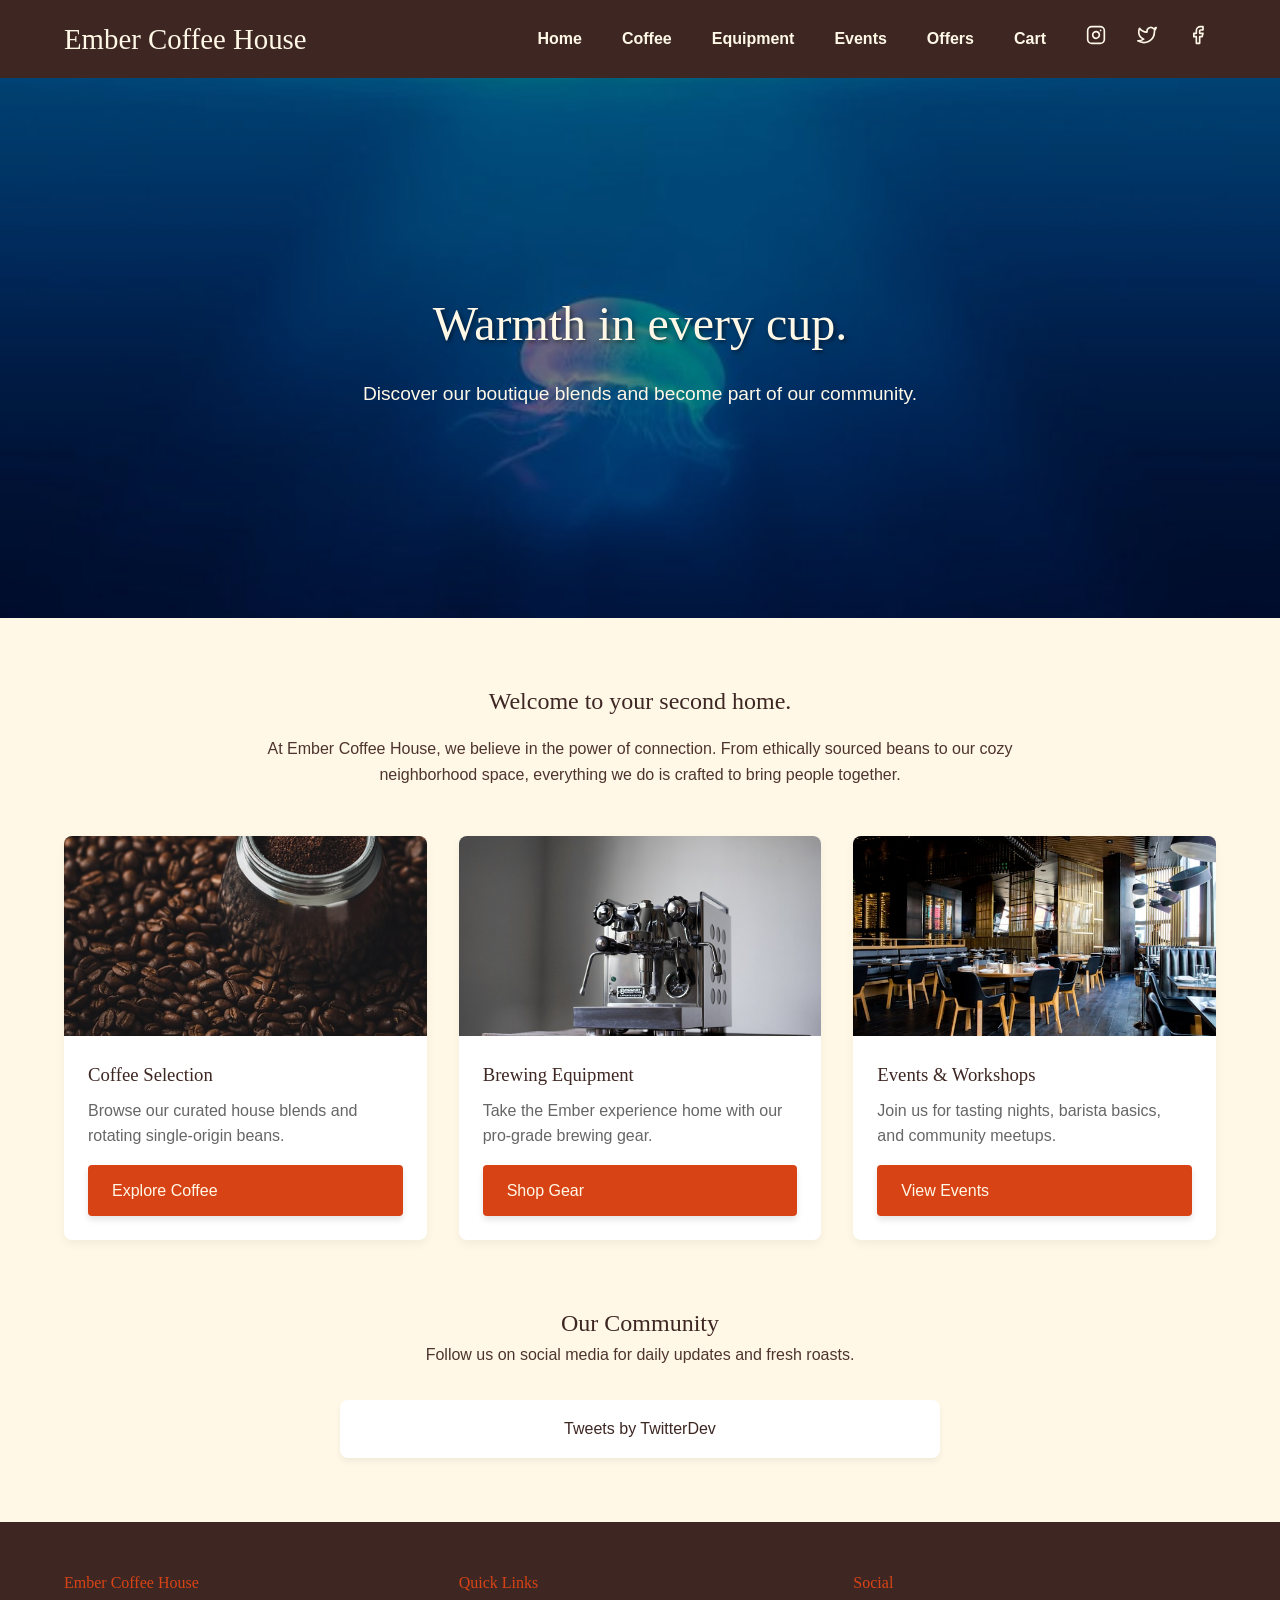
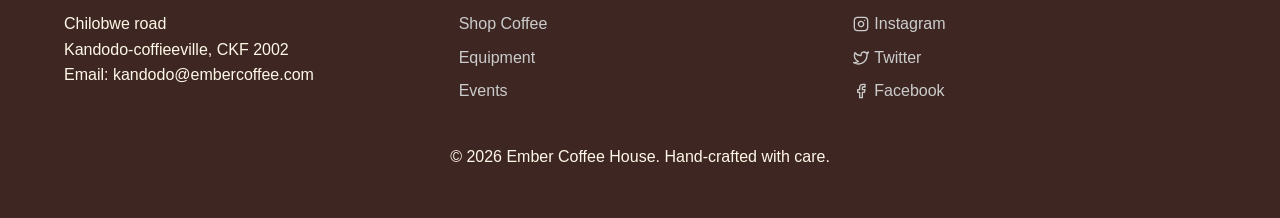
==== index.html @ 9fc9610f "Initial commit: Ember Coffee House website" ====
<!DOCTYPE html>
<html lang="en">
<head>
  <meta charset="UTF-8">
  <meta name="viewport" content="width=device-width, initial-scale=1.0">
  <title>Ember Coffee House | Warmth in every cup</title>
  <link rel="stylesheet" href="style.css">
</head>
<body>

  <!-- Modal Popup -->
  <div id="firstVisitModal" class="modal-overlay">
    <div class="modal-content">
      <button class="modal-close" id="closeModalBtn">&times;</button>
      <h2>Welcome to Ember</h2>
      <p style="margin: 1rem 0;">Sign up for our newsletter and get 10% off your first purchase.</p>
      <form id="modalForm">
        <div class="form-group">
          <input type="email" class="form-control" placeholder="Enter your email" required>
        </div>
        <button type="submit" class="btn">Claim Discount</button>
      </form>
    </div>
  </div>

  <!-- Header -->
  <header class="site-header">
    <div class="container header-inner">
      <a href="index.html" class="logo">Ember Coffee House</a>
      <button class="hamburger" id="hamburger">☰</button>
      <nav class="main-nav" id="mainNav">
        <ul>
          <li><a href="index.html">Home</a></li>
          <li><a href="coffee-selection.html">Coffee</a></li>
          <li><a href="brewing-equipment.html">Equipment</a></li>
          <li><a href="events-workshops.html">Events</a></li>
          <li><a href="special-offers.html">Offers</a></li>
          <li><a href="shopping-cart.html">Cart</a></li>
          <li style="display: flex; gap: 15px; align-items: center; margin-left: auto;">
            <a href="#" style="color: var(--color-light);" title="Instagram"><svg width="20" height="20" viewBox="0 0 24 24" fill="none" stroke="currentColor" stroke-width="2" stroke-linecap="round" stroke-linejoin="round"><rect x="2" y="2" width="20" height="20" rx="5" ry="5"></rect><path d="M16 11.37A4 4 0 1 1 12.63 8 4 4 0 0 1 16 11.37z"></path><line x1="17.5" y1="6.5" x2="17.51" y2="6.5"></line></svg></a>
            <a href="#" style="color: var(--color-light);" title="Twitter"><svg width="20" height="20" viewBox="0 0 24 24" fill="none" stroke="currentColor" stroke-width="2" stroke-linecap="round" stroke-linejoin="round"><path d="M23 3a10.9 10.9 0 0 1-3.14 1.53 4.48 4.48 0 0 0-7.86 3v1A10.66 10.66 0 0 1 3 4s-4 9 5 13a11.64 11.64 0 0 1-7 2c9 5 20 0 20-11.5a4.5 4.5 0 0 0-.08-.83A7.72 7.72 0 0 0 23 3z"></path></svg></a>
            <a href="#" style="color: var(--color-light);" title="Facebook"><svg width="20" height="20" viewBox="0 0 24 24" fill="none" stroke="currentColor" stroke-width="2" stroke-linecap="round" stroke-linejoin="round"><path d="M18 2h-3a5 5 0 0 0-5 5v3H7v4h3v8h4v-8h3l1-4h-4V7a1 1 0 0 1 1-1h3z"></path></svg></a>
          </li>

        </ul>
      </nav>
    </div>
  </header>

  <!-- Hero Section -->
  <section class="hero">
        <div class="hero-slideshow">
      <div class="slide" style="background-image: url('images/fallback_0.jpg');"></div>
      <div class="slide" style="background-image: url('images/img_6.jpg');"></div>
      <div class="slide" style="background-image: url('images/img_12.jpg');"></div>
      <div class="slide" style="background-image: url('images/img_10.jpg');"></div>
    </div>
    <div class="hero-content">
      <h1>Warmth in every cup.</h1>
      <p>Discover our boutique blends and become part of our community.</p>
    </div>
  </section>

  <!-- Main Content -->
  <main class="container section">
    
    <div style="text-align: center; max-width: 800px; margin: 0 auto 3rem;">
      <h2>Welcome to your second home.</h2>
      <p style="margin-top: 1rem;">At Ember Coffee House, we believe in the power of connection. From ethically sourced beans to our cozy neighborhood space, everything we do is crafted to bring people together.</p>
    </div>

    <!-- Featured Teasers -->
    <div class="grid">
      <div class="card">
        <img src="images/img_13.jpg" alt="Coffee Selection" class="card-img">
        <div class="card-body">
          <h3>Coffee Selection</h3>
          <p>Browse our curated house blends and rotating single-origin beans.</p>
          <a href="coffee-selection.html" class="btn">Explore Coffee</a>
        </div>
      </div>
      <div class="card">
        <img src="images/fallback_1.jpg" alt="Brewing Equipment" class="card-img">
        <div class="card-body">
          <h3>Brewing Equipment</h3>
          <p>Take the Ember experience home with our pro-grade brewing gear.</p>
          <a href="brewing-equipment.html" class="btn">Shop Gear</a>
        </div>
      </div>
      <div class="card">
        <img src="images/img_17.jpg" alt="Events" class="card-img">
        <div class="card-body">
          <h3>Events & Workshops</h3>
          <p>Join us for tasting nights, barista basics, and community meetups.</p>
          <a href="events-workshops.html" class="btn">View Events</a>
        </div>
      </div>
    </div>

    <!-- Plugin 1: Social Media Feed Embed -->
    <div style="margin-top: 4rem; text-align: center;">
      <h2>Our Community</h2>
      <p style="margin-bottom: 2rem;">Follow us on social media for daily updates and fresh roasts.</p>
      <div style="max-width: 600px; margin: 0 auto; background: #fff; padding: 1rem; border-radius: 8px; box-shadow: 0 4px 6px rgba(0,0,0,0.05);">
        <!-- Generic Twitter embed format without external JS dependencies if possible, or standard widget -->
        <a class="twitter-timeline" data-height="400" data-theme="light" href="https://twitter.com/TwitterDev?ref_src=twsrc%5Etfw">Tweets by TwitterDev</a> 
        <script async src="https://platform.twitter.com/widgets.js" charset="utf-8"></script>
      </div>
    </div>

  </main>

  <!-- Footer -->
  <footer class="site-footer">
    <div class="container">
      <div class="footer-grid">
        <div>
          <h4>Ember Coffee House</h4>
          <p>Chilobwe road<br>Kandodo-coffieeville, CKF 2002</p>
          <p>Email: kandodo@embercoffee.com</p>
        </div>
        <div>
          <h4>Quick Links</h4>
          <ul class="footer-links">
            <li><a href="coffee-selection.html">Shop Coffee</a></li>
            <li><a href="brewing-equipment.html">Equipment</a></li>
            <li><a href="events-workshops.html">Events</a></li>
          </ul>
        </div>
        <div>
          <h4>Social</h4>
          <ul class="footer-links">
            <li><a href="#"><svg width="16" height="16" viewBox="0 0 24 24" fill="none" stroke="currentColor" stroke-width="2" stroke-linecap="round" stroke-linejoin="round" style="vertical-align: text-bottom; margin-right: 5px;"><rect x="2" y="2" width="20" height="20" rx="5" ry="5"></rect><path d="M16 11.37A4 4 0 1 1 12.63 8 4 4 0 0 1 16 11.37z"></path><line x1="17.5" y1="6.5" x2="17.51" y2="6.5"></line></svg>Instagram</a></li>
            <li><a href="#"><svg width="16" height="16" viewBox="0 0 24 24" fill="none" stroke="currentColor" stroke-width="2" stroke-linecap="round" stroke-linejoin="round" style="vertical-align: text-bottom; margin-right: 5px;"><path d="M23 3a10.9 10.9 0 0 1-3.14 1.53 4.48 4.48 0 0 0-7.86 3v1A10.66 10.66 0 0 1 3 4s-4 9 5 13a11.64 11.64 0 0 1-7 2c9 5 20 0 20-11.5a4.5 4.5 0 0 0-.08-.83A7.72 7.72 0 0 0 23 3z"></path></svg>Twitter</a></li>
            <li><a href="#"><svg width="16" height="16" viewBox="0 0 24 24" fill="none" stroke="currentColor" stroke-width="2" stroke-linecap="round" stroke-linejoin="round" style="vertical-align: text-bottom; margin-right: 5px;"><path d="M18 2h-3a5 5 0 0 0-5 5v3H7v4h3v8h4v-8h3l1-4h-4V7a1 1 0 0 1 1-1h3z"></path></svg>Facebook</a></li>
          </ul>
        </div>
      </div>
      <p>&copy; 2026 Ember Coffee House. Hand-crafted with care.</p>
    </div>
  </footer>

  <script src="script.js"></script>
</body>
</html>
---- style.css ----
/* reset & base */
*, *::before, *::after {
  box-sizing: border-box;
  margin: 0;
  padding: 0;
}

:root {
  --color-dark: #3E2723; /* Charcoal / Dark Brown */
  --color-light: #FFF8E7; /* Off-white / Cream */
  --color-accent: #D84315; /* Amber / Rust */
  --color-accent-hover: #BF360C;
  --color-text: #4E342E;
  
  --font-heading: 'Georgia', serif;
  --font-body: 'Helvetica Neue', Arial, sans-serif;
  
  --transition-speed: 0.3s;
}

body {
  font-family: var(--font-body);
  background-color: var(--color-light);
  color: var(--color-text);
  line-height: 1.6;
}

h1, h2, h3, h4 {
  font-family: var(--font-heading);
  color: var(--color-dark);
  font-weight: normal;
}

a {
  color: var(--color-dark);
  text-decoration: none;
  transition: color var(--transition-speed);
}

a:hover {
  color: var(--color-accent);
}

img {
  max-width: 100%;
  display: block;
}

/* layout utility */
.container {
  width: 90%;
  max-width: 1200px;
  margin: 0 auto;
}

.section {
  padding: 4rem 0;
}

/* header & nav */
.site-header {
  background-color: var(--color-dark);
  color: var(--color-light);
  padding: 1rem 0;
  position: sticky;
  top: 0;
  z-index: 100;
}

.header-inner {
  display: flex;
  justify-content: space-between;
  align-items: center;
}

.logo {
  font-family: var(--font-heading);
  font-size: 1.8rem;
  color: var(--color-light);
}

.logo:hover {
  color: var(--color-accent);
}

.main-nav ul {
  display: flex;
  list-style: none;
  gap: 1.5rem;
  align-items: center;
}

.main-nav a {
  color: var(--color-light);
  font-weight: bold;
  padding: 0.5rem;
}

.main-nav a:hover {
  color: var(--color-accent);
}

.hamburger {
  display: none;
  background: none;
  border: none;
  color: var(--color-light);
  font-size: 1.5rem;
  cursor: pointer;
}

/* buttons */
.btn {
  display: inline-block;
  background-color: var(--color-accent);
  color: var(--color-light);
  padding: 0.8rem 1.5rem;
  border-radius: 4px;
  border: none;
  cursor: pointer;
  font-size: 1rem;
  transition: background-color var(--transition-speed), transform var(--transition-speed);
  box-shadow: 0 4px 6px rgba(0,0,0,0.1);
}

.btn:hover {
  background-color: var(--color-accent-hover);
  color: var(--color-light);
  transform: translateY(-2px);
}

.btn:disabled {
  background-color: #ccc;
  cursor: not-allowed;
  transform: none;
  box-shadow: none;
}

/* hero */
.hero {
  position: relative;
  height: 60vh;
  min-height: 400px;
  background-color: var(--color-dark);
  overflow: hidden;
  display: flex;
  align-items: center;
  justify-content: center;
  text-align: center;
}

.hero-slideshow {
  position: absolute;
  top: 0; left: 0; width: 100%; height: 100%;
  z-index: 1;
  display: flex;
  transition: transform 1s ease-in-out;
}

.slide {
  flex: 0 0 100%;
  height: 100%;
  background-size: cover;
  background-position: center;
  position: relative;
}

.slide::after {
  content: "";
  position: absolute;
  top: 0; left: 0; width: 100%; height: 100%;
  background: rgba(0, 0, 0, 0.5);
}

.hero-content {
  position: relative;
  z-index: 2;
  color: var(--color-light);
  padding: 2rem;
}

.hero-content h1 {
  color: var(--color-light);
  font-size: 3rem;
  margin-bottom: 1rem;
  text-shadow: 2px 2px 4px rgba(0,0,0,0.5);
}

.hero-content p {
  font-size: 1.2rem;
}

/* cards */
.grid {
  display: grid;
  grid-template-columns: repeat(auto-fit, minmax(300px, 1fr));
  gap: 2rem;
}

.card {
  background-color: #fff;
  border-radius: 8px;
  overflow: hidden;
  box-shadow: 0 4px 10px rgba(0,0,0,0.05);
  transition: transform var(--transition-speed), box-shadow var(--transition-speed);
  display: flex;
  flex-direction: column;
}

.card:hover {
  transform: translateY(-5px);
  box-shadow: 0 8px 20px rgba(0,0,0,0.1);
}

.card-img {
  height: 200px;
  object-fit: cover;
  width: 100%;
}

.card-body {
  padding: 1.5rem;
  flex-grow: 1;
  display: flex;
  flex-direction: column;
}

.card-body h3 {
  margin-bottom: 0.5rem;
}

.card-body p {
  margin-bottom: 1rem;
  color: #666;
  flex-grow: 1;
}

/* modal */
.modal-overlay {
  position: fixed;
  top: 0; left: 0; width: 100%; height: 100%;
  background: rgba(0,0,0,0.7);
  display: flex;
  align-items: center;
  justify-content: center;
  z-index: 1000;
  opacity: 0;
  visibility: hidden;
  transition: opacity var(--transition-speed);
}

.modal-overlay.show {
  opacity: 1;
  visibility: visible;
}

.modal-content {
  background: var(--color-light);
  padding: 2rem;
  border-radius: 8px;
  max-width: 400px;
  width: 90%;
  text-align: center;
  position: relative;
}

.modal-close {
  position: absolute;
  top: 10px; right: 15px;
  background: none;
  border: none;
  font-size: 1.5rem;
  cursor: pointer;
  color: #999;
}

.modal-close:hover {
  color: var(--color-dark);
}

/* forms */
.form-group {
  margin-bottom: 1rem;
  text-align: left;
}

.form-group label {
  display: block;
  margin-bottom: 0.3rem;
  font-weight: bold;
}

.form-control {
  width: 100%;
  padding: 0.8rem;
  border: 1px solid #ccc;
  border-radius: 4px;
  font-family: var(--font-body);
}

.form-control:focus {
  outline: none;
  border-color: var(--color-accent);
  box-shadow: 0 0 5px rgba(217, 119, 54, 0.3);
}

/* search */
.search-bar {
  margin-bottom: 2rem;
  text-align: center;
}

.search-input {
  width: 100%;
  max-width: 500px;
  padding: 1rem;
  border: 2px solid var(--color-dark);
  border-radius: 25px;
  font-size: 1.1rem;
  transition: box-shadow var(--transition-speed);
}

.search-input:focus {
  outline: none;
  box-shadow: 0 0 10px rgba(217, 119, 54, 0.4);
  border-color: var(--color-accent);
}

/* footer */
.site-footer {
  background-color: var(--color-dark);
  color: var(--color-light);
  padding: 3rem 0;
  text-align: center;
}

.footer-grid {
  display: grid;
  grid-template-columns: repeat(auto-fit, minmax(200px, 1fr));
  gap: 2rem;
  margin-bottom: 2rem;
  text-align: left;
}

.footer-grid h4 {
  color: var(--color-accent);
  margin-bottom: 1rem;
}

.footer-links {
  list-style: none;
}

.footer-links li {
  margin-bottom: 0.5rem;
}

.footer-links a {
  color: #ccc;
}

.footer-links a:hover {
  color: var(--color-light);
}

/* table (cart) */
.cart-table {
  width: 100%;
  border-collapse: collapse;
  margin-bottom: 2rem;
  background: #fff;
  border-radius: 8px;
  overflow: hidden;
  box-shadow: 0 4px 6px rgba(0,0,0,0.05);
}

.cart-table th, .cart-table td {
  padding: 1rem;
  text-align: left;
  border-bottom: 1px solid #eee;
}

.cart-table th {
  background-color: var(--color-dark);
  color: var(--color-light);
}

.cart-table img {
  width: 50px;
  height: 50px;
  object-fit: cover;
  border-radius: 4px;
}

.cart-total {
  text-align: right;
  font-size: 1.5rem;
  font-weight: bold;
  margin-bottom: 1rem;
}

/* media queries */
@media (max-width: 768px) {
  .hamburger {
    display: block;
  }
  
  .main-nav {
    display: none;
    position: absolute;
    top: 100%;
    left: 0;
    width: 100%;
    background-color: var(--color-dark);
    padding: 1rem 0;
  }
  
  .main-nav.open {
    display: block;
  }
  
  .main-nav ul {
    flex-direction: column;
    align-items: center;
  }
  
  .hero-content h1 {
    font-size: 2rem;
  }
}
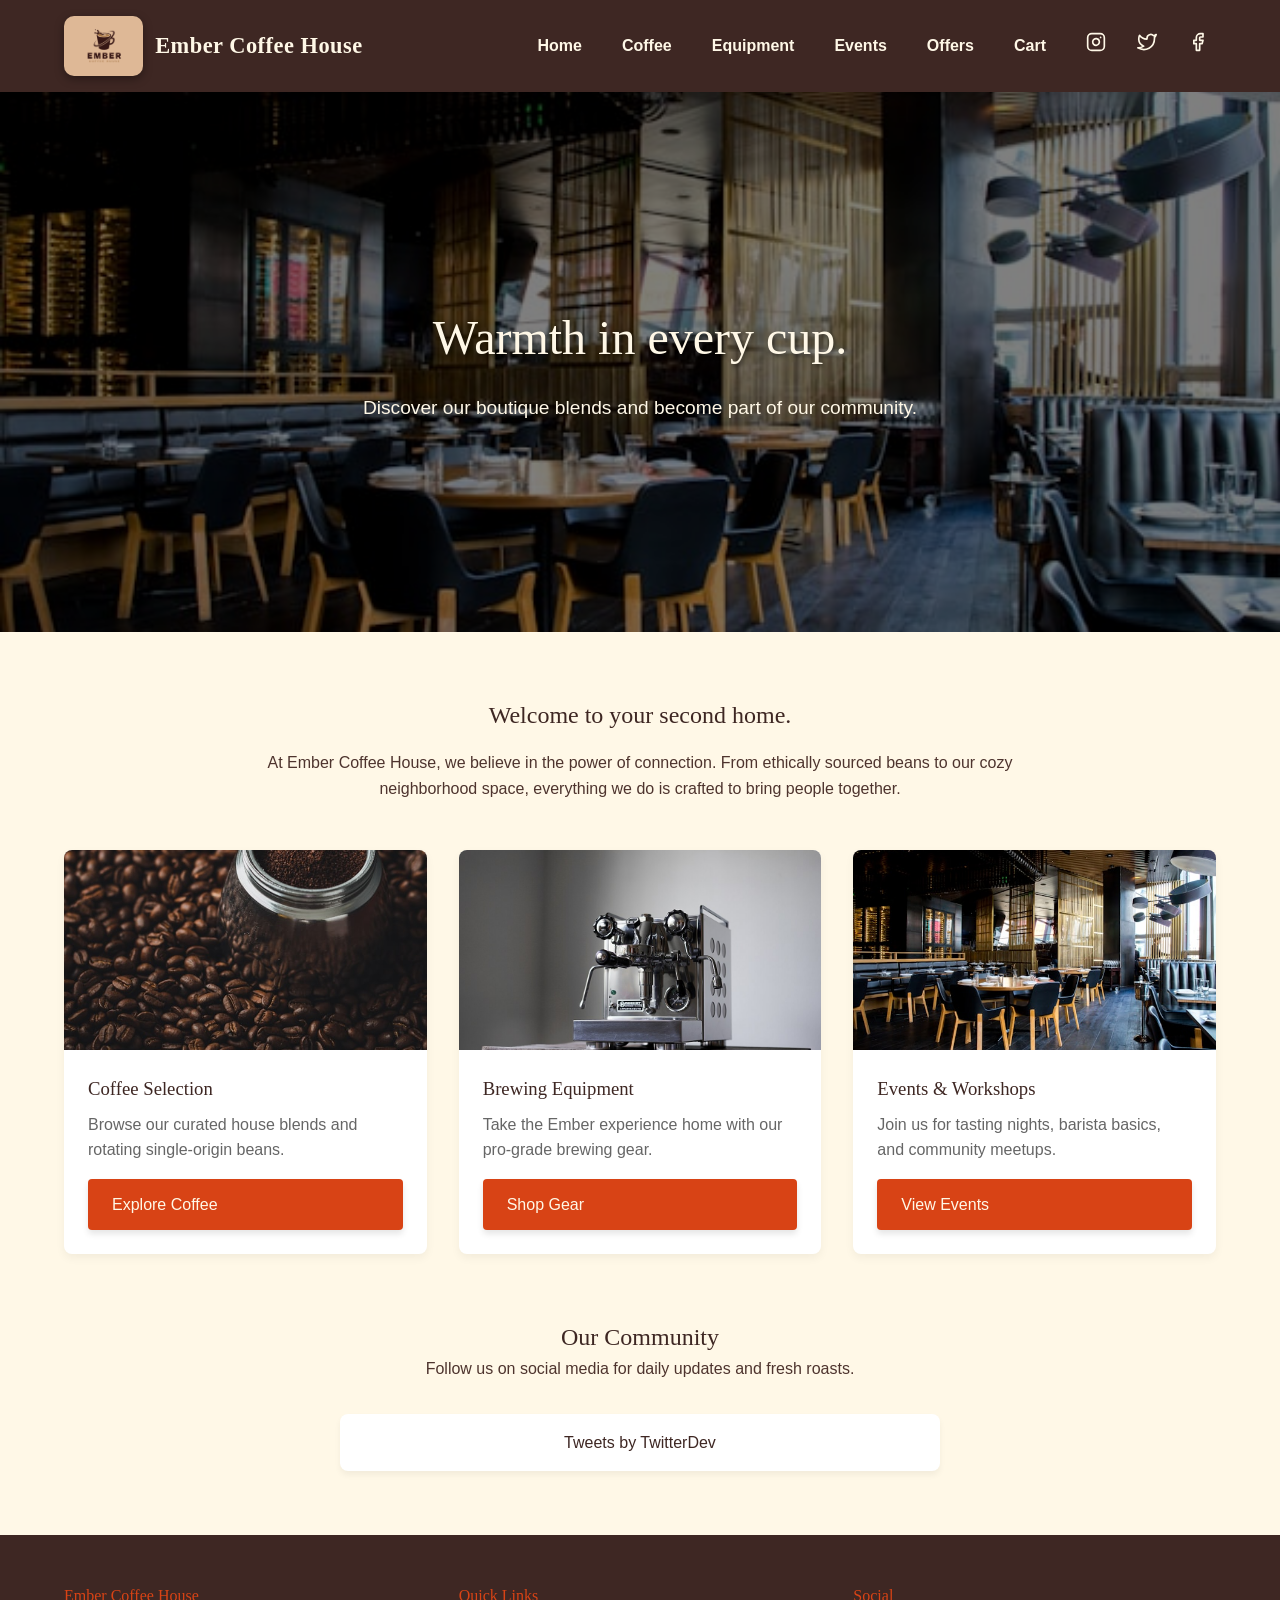
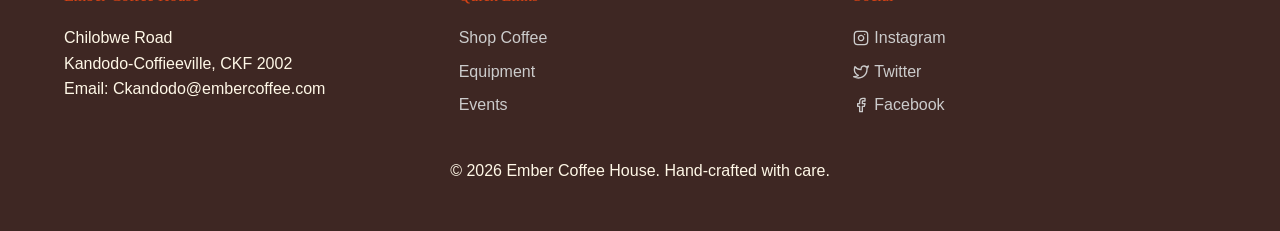
==== commit 0fd69217: "Merge remote and local" ====
--- a/index.html
+++ b/index.html
@@ -26,7 +26,7 @@
   <!-- Header -->
   <header class="site-header">
     <div class="container header-inner">
-      <a href="index.html" class="logo">Ember Coffee House</a>
+      <a href="index.html" class="logo"><img src="logo/logo.png" alt="Ember Coffee House Logo" class="logo-img"><span class="logo-text">Ember Coffee House</span></a>
       <button class="hamburger" id="hamburger">☰</button>
       <nav class="main-nav" id="mainNav">
         <ul>
@@ -116,8 +116,8 @@
       <div class="footer-grid">
         <div>
           <h4>Ember Coffee House</h4>
-          <p>Chilobwe road<br>Kandodo-coffieeville, CKF 2002</p>
-          <p>Email: kandodo@embercoffee.com</p>
+          <p>Chilobwe Road<br>Kandodo-Coffieeville, CKF 2002</p>
+          <p>Email: Ckandodo@embercoffee.com</p>
         </div>
         <div>
           <h4>Quick Links</h4>
--- a/style.css
+++ b/style.css
@@ -428,3 +428,28 @@
     font-size: 2rem;
   }
 }
+
+/* Logo — image + text side by side */
+.logo {
+  display: flex !important;
+  align-items: center;
+  gap: 12px;
+  text-decoration: none;
+}
+.logo-img {
+  height: 60px;
+  width: auto;
+  object-fit: contain;
+  border-radius: 10px;
+  flex-shrink: 0;
+  background-color: #DEB896;  /* lighter warm tan background */
+  padding: 6px 10px;
+  box-shadow: 0 3px 10px rgba(0,0,0,0.35);
+}
+.logo-text {
+  font-size: 1.4rem;
+  font-weight: 700;
+  color: var(--color-light);
+  letter-spacing: 0.5px;
+  white-space: nowrap;
+}
